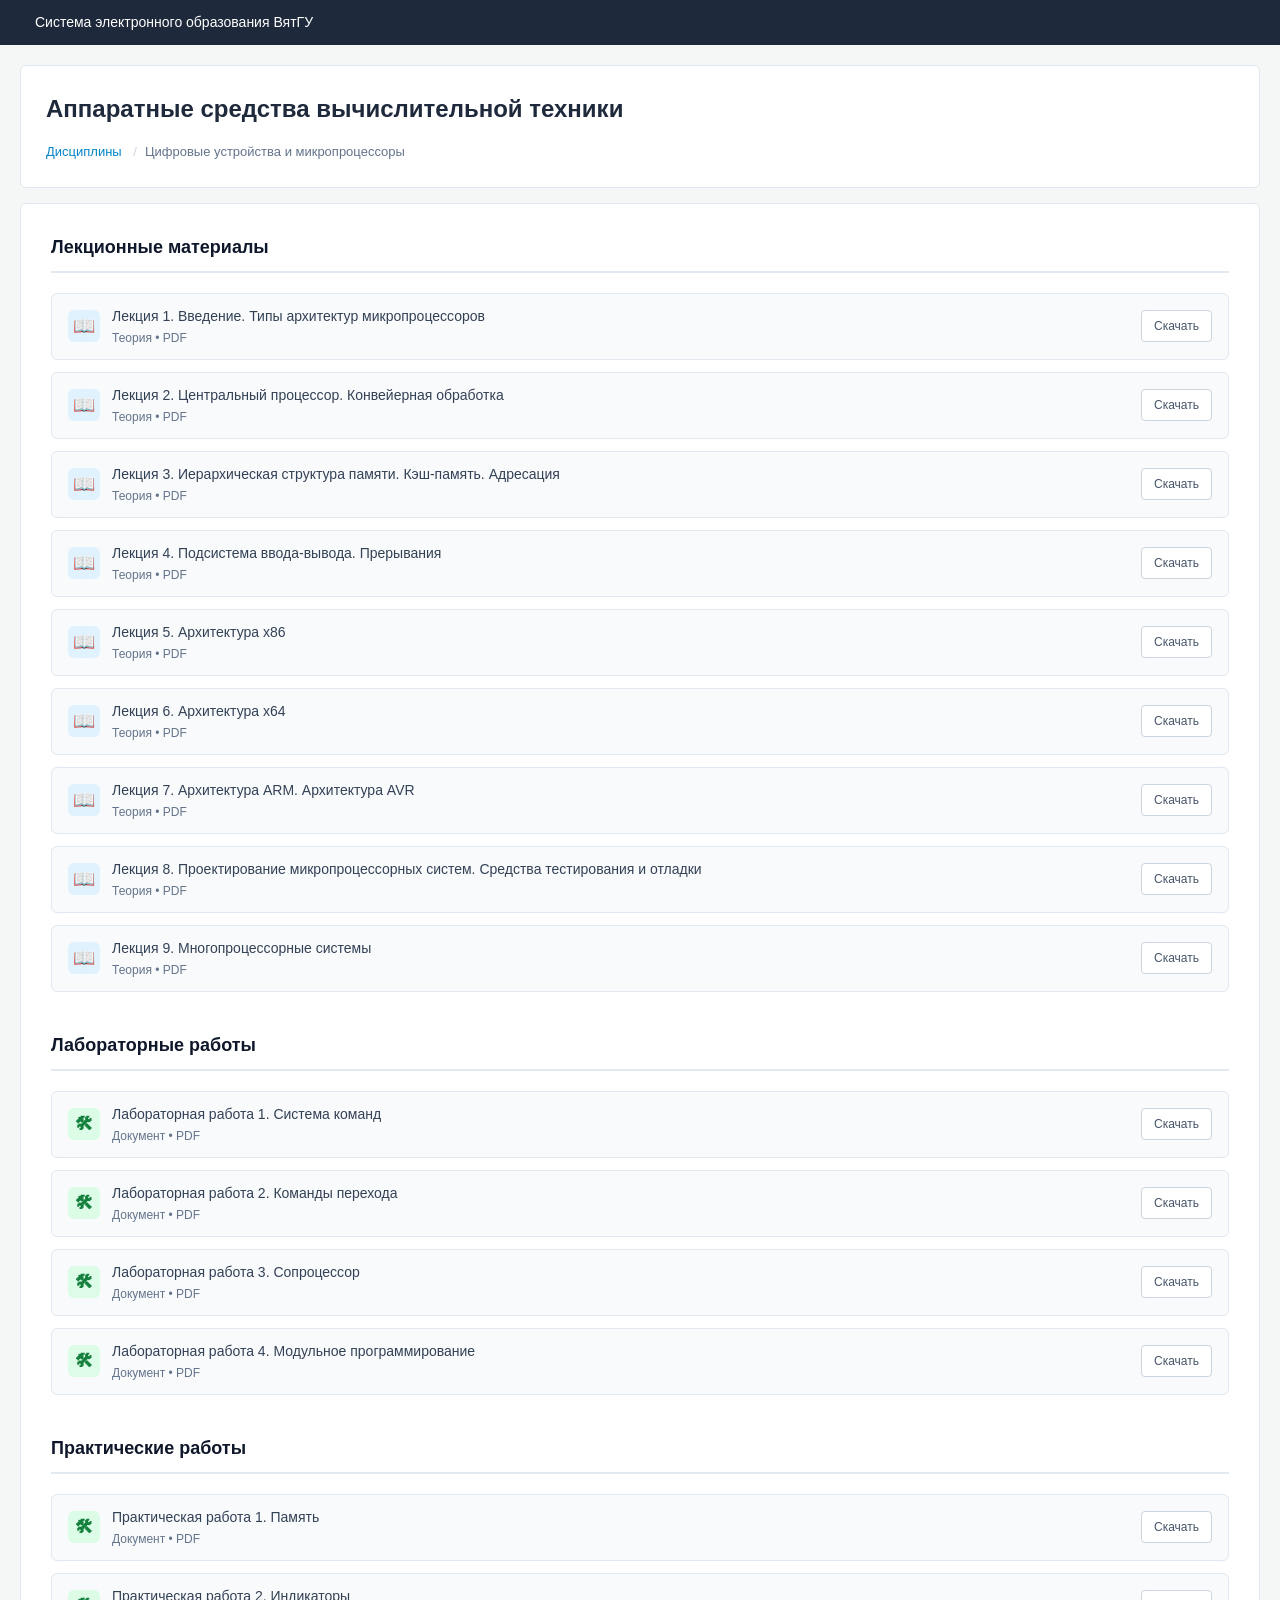
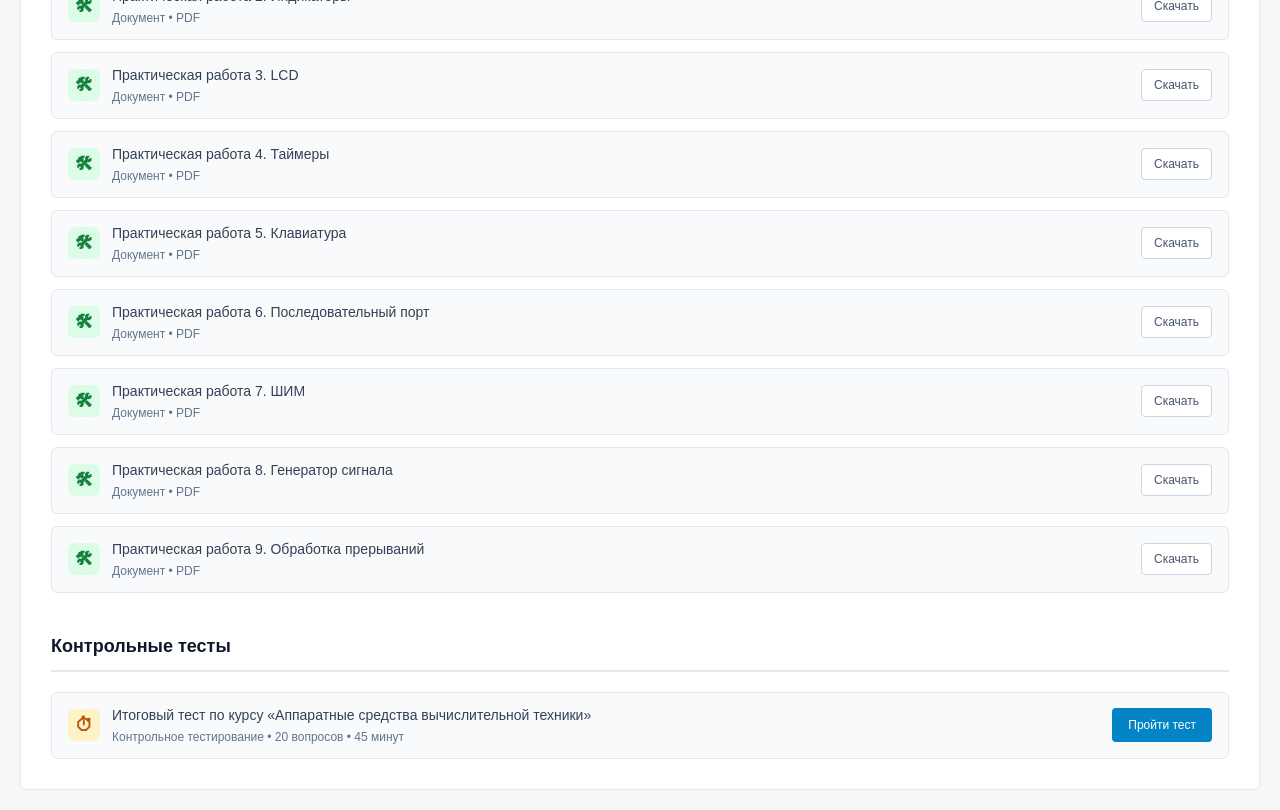
==== course.html @ bbb07fe4 "init" ====
<!DOCTYPE html>
<html lang="ru">
<head>
    <meta charset="UTF-8">
    <meta name="viewport" content="width=device-width, initial-scale=1.0">
    <title>Аппаратные средства вычислительной техники</title>
    <link rel="stylesheet" href="style.css">
</head>
<body>

    <header class="top-toolbar">
        <div class="toolbar-left">
            <span class="brand-name">Система электронного образования ВятГУ</span>
        </div>
    </header>

    <main class="container">
        <section class="course-header">
            <h1 class="course-main-title">Аппаратные средства вычислительной техники</h1>
            <div class="breadcrumbs">
                <span><a href="index.html">Дисциплины</a></span>
                <span>Цифровые устройства и микропроцессоры</span>
            </div>
        </section>

        <section class="discipline-content">
            
            <div class="section-topic">
                <h2 class="topic-header">Лекционные материалы</h2>
                <div class="materials-list">
                    
                    <div class="material-row">
                        <div class="material-info">
                            <div class="material-icon icon-lecture">📖</div>
                            <div>
                                <div class="material-title">Лекция 1. Введение. Типы архитектур микропроцессоров</div>
                                <div class="material-meta">Теория • PDF</div>
                            </div>
                        </div>
                        <div class="completion-zone">
                            <a href="ЦУиМ_Лекция1.pdf" download class="btn-download">Скачать</a>
                        </div>
                    </div>

                    <div class="material-row">
                        <div class="material-info">
                            <div class="material-icon icon-lecture">📖</div>
                            <div>
                                <div class="material-title">Лекция 2. Центральный процессор. Конвейерная обработка</div>
                                <div class="material-meta">Теория • PDF</div>
                            </div>
                        </div>
                        <div class="completion-zone">
                            <a href="ЦУиМ_Лекция2.pdf" download class="btn-download">Скачать</a>
                        </div>
                    </div>

                    <div class="material-row">
                        <div class="material-info">
                            <div class="material-icon icon-lecture">📖</div>
                            <div>
                                <div class="material-title">Лекция 3. Иерархическая структура памяти. Кэш-память. Адресация</div>
                                <div class="material-meta">Теория • PDF</div>
                            </div>
                        </div>
                        <div class="completion-zone">
                            <a href="ЦУиМ_Лекция3.pdf" download class="btn-download">Скачать</a>
                        </div>
                    </div>

                    <div class="material-row">
                        <div class="material-info">
                            <div class="material-icon icon-lecture">📖</div>
                            <div>
                                <div class="material-title">Лекция 4. Подсистема ввода-вывода. Прерывания</div>
                                <div class="material-meta">Теория • PDF</div>
                            </div>
                        </div>
                        <div class="completion-zone">
                            <a href="ЦУиМ_Лекция4.pdf" download class="btn-download">Скачать</a>
                        </div>
                    </div>

                    <div class="material-row">
                        <div class="material-info">
                            <div class="material-icon icon-lecture">📖</div>
                            <div>
                                <div class="material-title">Лекция 5. Архитектура x86</div>
                                <div class="material-meta">Теория • PDF</div>
                            </div>
                        </div>
                        <div class="completion-zone">
                            <a href="ЦУиМ_Лекция5.pdf" download class="btn-download">Скачать</a>
                        </div>
                    </div>

                    <div class="material-row">
                        <div class="material-info">
                            <div class="material-icon icon-lecture">📖</div>
                            <div>
                                <div class="material-title">Лекция 6. Архитектура x64</div>
                                <div class="material-meta">Теория • PDF</div>
                            </div>
                        </div>
                        <div class="completion-zone">
                            <a href="ЦУиМ_Лекция6.pdf" download class="btn-download">Скачать</a>
                        </div>
                    </div>

                    <div class="material-row">
                        <div class="material-info">
                            <div class="material-icon icon-lecture">📖</div>
                            <div>
                                <div class="material-title">Лекция 7. Архитектура ARM. Архитектура AVR</div>
                                <div class="material-meta">Теория • PDF</div>
                            </div>
                        </div>
                        <div class="completion-zone">
                            <a href="ЦУиМ_Лекция7.pdf" download class="btn-download">Скачать</a>
                        </div>
                    </div>

                    <div class="material-row">
                        <div class="material-info">
                            <div class="material-icon icon-lecture">📖</div>
                            <div>
                                <div class="material-title">Лекция 8. Проектирование микропроцессорных систем. Средства тестирования и отладки</div>
                                <div class="material-meta">Теория • PDF</div>
                            </div>
                        </div>
                        <div class="completion-zone">
                            <a href="ЦУиМ_Лекция8.pdf" download class="btn-download">Скачать</a>
                        </div>
                    </div>

                    <div class="material-row">
                        <div class="material-info">
                            <div class="material-icon icon-lecture">📖</div>
                            <div>
                                <div class="material-title">Лекция 9. Многопроцессорные системы</div>
                                <div class="material-meta">Теория • PDF</div>
                            </div>
                        </div>
                        <div class="completion-zone">
                            <a href="ЦУиМ_Лекция9.pdf" download class="btn-download">Скачать</a>
                        </div>
                    </div>

                </div>
            </div>
            
            <div class="section-topic" style="margin-top: 40px;">
                <h2 class="topic-header">Лабораторные работы</h2>
                <div class="materials-list">
                    
                    <div class="material-row">
                        <div class="material-info">
                            <div class="material-icon icon-practice">🛠</div>
                            <div>
                                <div class="material-title">Лабораторная работа 1. Система команд</div>
                                <div class="material-meta">Документ • PDF</div>
                            </div>
                        </div>
                        <div class="completion-zone">
                            <a href="Лабораторная работа 1 Система команд.pdf" download class="btn-download">Скачать</a>
                        </div>
                    </div>

                    <div class="material-row">
                        <div class="material-info">
                            <div class="material-icon icon-practice">🛠</div>
                            <div>
                                <div class="material-title">Лабораторная работа 2. Команды перехода</div>
                                <div class="material-meta">Документ • PDF</div>
                            </div>
                        </div>
                        <div class="completion-zone">
                            <a href="Лабораторная работа 2 Команды перехода.pdf" download class="btn-download">Скачать</a>
                        </div>
                    </div>

                    <div class="material-row">
                        <div class="material-info">
                            <div class="material-icon icon-practice">🛠</div>
                            <div>
                                <div class="material-title">Лабораторная работа 3. Сопроцессор</div>
                                <div class="material-meta">Документ • PDF</div>
                            </div>
                        </div>
                        <div class="completion-zone">
                            <a href="Лабораторная работа 3 Сопроцессор.pdf" download class="btn-download">Скачать</a>
                        </div>
                    </div>

                    <div class="material-row">
                        <div class="material-info">
                            <div class="material-icon icon-practice">🛠</div>
                            <div>
                                <div class="material-title">Лабораторная работа 4. Модульное программирование</div>
                                <div class="material-meta">Документ • PDF</div>
                            </div>
                        </div>
                        <div class="completion-zone">
                            <a href="Лабораторная работа 4 Модульное программирование.pdf" download class="btn-download">Скачать</a>
                        </div>
                    </div>

                </div>
            </div>

            <div class="section-topic" style="margin-top: 40px;">
                <h2 class="topic-header">Практические работы</h2>
                <div class="materials-list">
                    
                    <div class="material-row">
                        <div class="material-info">
                            <div class="material-icon icon-practice">🛠</div>
                            <div>
                                <div class="material-title">Практическая работа 1. Память</div>
                                <div class="material-meta">Документ • PDF</div>
                            </div>
                        </div>
                        <div class="completion-zone">
                            <a href="Практическая работа 1. Память.pdf" download class="btn-download">Скачать</a>
                        </div>
                    </div>

                    <div class="material-row">
                        <div class="material-info">
                            <div class="material-icon icon-practice">🛠</div>
                            <div>
                                <div class="material-title">Практическая работа 2. Индикаторы</div>
                                <div class="material-meta">Документ • PDF</div>
                            </div>
                        </div>
                        <div class="completion-zone">
                            <a href="Практическая работа 2. Индикаторы.pdf" download class="btn-download">Скачать</a>
                        </div>
                    </div>

                    <div class="material-row">
                        <div class="material-info">
                            <div class="material-icon icon-practice">🛠</div>
                            <div>
                                <div class="material-title">Практическая работа 3. LCD</div>
                                <div class="material-meta">Документ • PDF</div>
                            </div>
                        </div>
                        <div class="completion-zone">
                            <a href="Практическая работа 3. LCD.pdf" download class="btn-download">Скачать</a>
                        </div>
                    </div>

                    <div class="material-row">
                        <div class="material-info">
                            <div class="material-icon icon-practice">🛠</div>
                            <div>
                                <div class="material-title">Практическая работа 4. Таймеры</div>
                                <div class="material-meta">Документ • PDF</div>
                            </div>
                        </div>
                        <div class="completion-zone">
                            <a href="Практическая работа 4. Таймеры.pdf" download class="btn-download">Скачать</a>
                        </div>
                    </div>

                    <div class="material-row">
                        <div class="material-info">
                            <div class="material-icon icon-practice">🛠</div>
                            <div>
                                <div class="material-title">Практическая работа 5. Клавиатура</div>
                                <div class="material-meta">Документ • PDF</div>
                            </div>
                        </div>
                        <div class="completion-zone">
                            <a href="Практическая работа 5. Клавиатура.pdf" download class="btn-download">Скачать</a>
                        </div>
                    </div>

                    <div class="material-row">
                        <div class="material-info">
                            <div class="material-icon icon-practice">🛠</div>
                            <div>
                                <div class="material-title">Практическая работа 6. Последовательный порт</div>
                                <div class="material-meta">Документ • PDF</div>
                            </div>
                        </div>
                        <div class="completion-zone">
                            <a href="Практическая работа 6. Последовательный порт.pdf" download class="btn-download">Скачать</a>
                        </div>
                    </div>

                    <div class="material-row">
                        <div class="material-info">
                            <div class="material-icon icon-practice">🛠</div>
                            <div>
                                <div class="material-title">Практическая работа 7. ШИМ</div>
                                <div class="material-meta">Документ • PDF</div>
                            </div>
                        </div>
                        <div class="completion-zone">
                            <a href="Практическая работа 7. ШИМ.pdf" download class="btn-download">Скачать</a>
                        </div>
                    </div>

                    <div class="material-row">
                        <div class="material-info">
                            <div class="material-icon icon-practice">🛠</div>
                            <div>
                                <div class="material-title">Практическая работа 8. Генератор сигнала</div>
                                <div class="material-meta">Документ • PDF</div>
                            </div>
                        </div>
                        <div class="completion-zone">
                            <a href="Практическая работа 8. Генератор сигнала.pdf" download class="btn-download">Скачать</a>
                        </div>
                    </div>

                    <div class="material-row">
                        <div class="material-info">
                            <div class="material-icon icon-practice">🛠</div>
                            <div>
                                <div class="material-title">Практическая работа 9. Обработка прерываний</div>
                                <div class="material-meta">Документ • PDF</div>
                            </div>
                        </div>
                        <div class="completion-zone">
                            <a href="Практическая работа 9. Обработка прерываний.pdf" download class="btn-download">Скачать</a>
                        </div>
                    </div>

                </div>
            </div>

            <div class="section-topic" style="margin-top: 40px;">
            <h2 class="topic-header">Контрольные тесты</h2>
            <div class="materials-list">
                
                <div class="material-row">
                    <div class="material-info">
                        <div class="material-icon icon-test" style="background: #fef3c7; color: #b45309;">⏱</div>
                        <div>
                            <div class="material-title">Итоговый тест по курсу «Аппаратные средства вычислительной техники»</div>
                            <div class="material-meta">Контрольное тестирование • 20 вопросов • 45 минут</div>
                        </div>
                    </div>
                    <div class="completion-zone">
                        <a href="test.html" class="btn-download" style="background: #0284c7; color: #ffffff; border: none; padding: 8px 16px;">Пройти тест</a>
                    </div>
                </div>

    </div>
</div>

        </section>
    </main>

</body>
</html>
---- style.css ----
/* Общие обнуления и шрифты */
* {
    margin: 0;
    padding: 0;
    box-sizing: border-box;
}

body {
    font-family: -apple-system, BlinkMacSystemFont, "Segoe UI", Roboto, Helvetica, Arial, sans-serif;
    background-color: #f4f7f6;
    color: #333;
    line-height: 1.5;
}

/* Верхний тулбар */
.top-toolbar {
    background-color: #1e293b;
    color: #fff;
    padding: 10px 20px;
    display: flex;
    justify-content: space-between;
    align-items: center;
    height: 45px;
    font-size: 14px;
}

.brand-name {
    margin-left: 15px;
    font-weight: 500;
}

.user-status {
    color: #4ade80;
    font-size: 12px;
}

/* Основной контейнер */
.container {
    max-width: 1400px;
    margin: 20px auto;
    padding: 0 20px;
}

/* Карточка профиля */
.profile-card {
    background: #fff;
    border: 1px solid #e2e8f0;
    border-radius: 6px;
    padding: 20px;
    display: flex;
    align-items: center;
    gap: 20px;
    margin-bottom: 25px;
    box-shadow: 0 1px 3px rgba(0,0,0,0.05);
}

.avatar-placeholder {
    width: 70px;
    height: 70px;
    background-color: #e2e8f0;
    border-radius: 50%;
    display: flex;
    align-items: center;
    justify-content: center;
    font-size: 32px;
    color: #a0aec0;
}

.system-title {
    font-size: 18px;
    color: #2d3748;
    margin-bottom: 10px;
    font-weight: 600;
}

.student-details p {
    font-size: 14px;
    color: #4a5568;
    margin-bottom: 4px;
}

/* Разделитель секций */
.section-divider {
    border-bottom: 2px solid #cbd5e1;
    padding-bottom: 8px;
    margin-bottom: 15px;
}

.section-divider h2 {
    font-size: 16px;
    color: #1e293b;
    text-transform: uppercase;
    letter-spacing: 0.5px;
}

/* Список курсов */
.courses-list {
    display: flex;
    flex-direction: column;
    gap: 12px;
}

/* Строка курса (Флексбокссетка аналогично оригиналу) */
.course-item {
    background: #fff;
    border: 1px solid #e2e8f0;
    border-radius: 4px;
    padding: 15px 20px;
    display: grid;
    grid-template-columns: 2fr 1fr 1fr;
    align-items: center;
    gap: 20px;
    transition: background-color 0.2s;
}

.course-item:hover {
    background-color: #f8fafc;
}

/* Левая часть курса (Иконка + Текст) */
.course-main {
    display: flex;
    align-items: flex-start;
    gap: 15px;
}

.star-icon {
    font-size: 20px;
    color: #cbd5e1;
    cursor: pointer;
    line-height: 1;
}

.star-icon:hover {
    color: #f59e0b;
}

.course-title {
    font-size: 15px;
    color: #0284c7;
    font-weight: 600;
    margin-bottom: 4px;
    cursor: pointer;
}

.course-title:hover {
    text-decoration: underline;
}

.course-department {
    font-size: 12px;
    color: #64748b;
    margin-bottom: 8px;
}

.visit-date {
    display: inline-block;
    font-size: 11px;
    background-color: #f1f5f9;
    color: #334155;
    padding: 3px 8px;
    border-radius: 4px;
    border: 1px solid #e2e8f0;
}

/* Центральная часть — Преподаватель */
.course-teacher {
    font-size: 13px;
    color: #475569;
}

/* Правая часть — Кнопки действий */
.course-actions {
    display: flex;
    justify-content: flex-end;
}

.double-btn {
    flex-direction: column;
    gap: 6px;
    width: 100%;
    max-width: 220px;
    margin-left: auto;
}

/* Кнопки */
.btn {
    display: block;
    text-align: center;
    padding: 8px 16px;
    font-size: 13px;
    text-decoration: none;
    border-radius: 4px;
    font-weight: 500;
    width: 100%;
    max-width: 220px;
    transition: opacity 0.2s;
}

.btn:hover {
    opacity: 0.9;
}

.btn-blue {
    background-color: #0284c7;
    color: white;
}

.btn-green {
    background-color: #16a34a;
    color: white;
}

/* Адаптивность для мобильных экранов */
@media (max-width: 900px) {
    .course-item {
        grid-template-columns: 1fr;
        gap: 12px;
    }
    .course-actions, .double-btn {
        justify-content: flex-start;
        margin-left: 0;
        max-width: 100%;
    }
    .btn {
        max-width: 100%;
    }
    .profile-card {
        flex-direction: column;
        text-align: center;
    }
}

.coming-soon-wrapper {
    display: flex;
    align-items: center;
    justify-content: center;
    min-height: calc(100vh - 45px); /* Вычитаем высоту тулбара */
    padding: 20px;
}

.coming-soon-card {
    background: #ffffff;
    border: 1px solid #e2e8f0;
    border-radius: 8px;
    max-width: 550px;
    width: 100%;
    padding: 40px 30px;
    text-align: center;
    box-shadow: 0 4px 6px -1px rgba(0, 0, 0, 0.05);
}

/* Иконка и анимация покачивания */
.illustration-container {
    margin-bottom: 25px;
}

.construction-icon {
    animation: float-anim 3s ease-in-out infinite;
}

@keyframes float-anim {
    0% { transform: translateY(0px); }
    50% { transform: translateY(-10px); }
    100% { transform: translateY(0px); }
}

/* Бейдж статуса */
.status-badge {
    display: inline-block;
    background-color: #fef3c7;
    color: #d97706;
    font-size: 12px;
    font-weight: 600;
    padding: 6px 16px;
    border-radius: 50px;
    text-transform: uppercase;
    letter-spacing: 0.5px;
    margin-bottom: 20px;
    border: 1px solid #fde68a;
}

.coming-soon-card h1 {
    font-size: 24px;
    color: #0f172a;
    margin-bottom: 12px;
    font-weight: 700;
}

.coming-soon-card p {
    font-size: 15px;
    color: #64748b;
    line-height: 1.6;
    margin-bottom: 30px;
}

/* Строительный прогресс-бар */
.progress-container {
    background-color: #f1f5f9;
    border-radius: 10px;
    height: 10px;
    width: 100%;
    margin-bottom: 35px;
    overflow: hidden;
    border: 1px solid #e2e8f0;
}

.progress-bar {
    background: repeating-linear-gradient(
        45deg,
        #f59e0b,
        #f59e0b 10px,
        #1e293b 10px,
        #1e293b 20px
    );
    width: 75%;
    height: 100%;
    border-radius: 10px;
    animation: progress-slide 2s linear infinite;
    background-size: 28px 28px;
}

@keyframes progress-slide {
    0% { background-position: 0 0; }
    100% { background-position: 28px 0; }
}

/* Выравнивание иконки внутри кнопки возврата */
.btn-with-icon {
    display: inline-flex;
    align-items: center;
    justify-content: center;
    gap: 8px;
    max-width: 260px; /* Чуть шире стандартной кнопки под текст с иконкой */
    margin: 0 auto;
}

.btn-with-icon svg {
    fill: currentColor;
}

.course-header {
    background: #fff;
    border: 1px solid #e2e8f0;
    border-radius: 6px;
    padding: 25px;
    margin-bottom: 15px;
}

.course-main-title {
    font-size: 24px;
    color: #1e293b;
    margin-bottom: 15px;
    font-weight: 700;
}

/* Упрощенные и чистые хлебные крошки */
.breadcrumbs {
    display: flex;
    flex-wrap: wrap;
    gap: 8px;
    font-size: 13px;
    color: #64748b;
}

.breadcrumbs a {
    color: #0284c7;
    text-decoration: none;
}

.breadcrumbs a:hover {
    text-decoration: underline;
}

.breadcrumbs span::after {
    content: " /";
    color: #cbd5e1;
    margin-left: 8px;
}

.breadcrumbs span:last-child::after {
    content: "";
}

/* Секция контента */
.discipline-content {
    background: #fff;
    border: 1px solid #e2e8f0;
    border-radius: 6px;
    padding: 30px;
}

.section-topic {
    margin-bottom: 35px;
}

.section-topic:last-child {
    margin-bottom: 0;
}

.topic-header {
    font-size: 18px;
    color: #0f172a;
    border-bottom: 2px solid #e2e8f0;
    padding-bottom: 10px;
    margin-bottom: 20px;
    font-weight: 600;
}

/* Список материалов внутри темы */
.materials-list {
    display: flex;
    flex-direction: column;
    gap: 12px;
}

.material-row {
    display: flex;
    align-items: center;
    justify-content: space-between;
    padding: 12px 16px;
    background: #f8fafc;
    border: 1px solid #e2e8f0;
    border-radius: 6px;
    transition: all 0.2s;
}

.material-row:hover {
    background: #f1f5f9;
    border-color: #cbd5e1;
}

.material-info {
    display: flex;
    align-items: center;
    gap: 12px;
}

/* Иконки типов файлов */
.material-icon {
    font-size: 18px;
    width: 32px;
    height: 32px;
    display: flex;
    align-items: center;
    justify-content: center;
    border-radius: 6px;
    font-weight: bold;
}

.icon-lecture { background: #e0f2fe; color: #0369a1; }
.icon-practice { background: #dcfce7; color: #15803d; }
.icon-test { background: #fef3c7; color: #b45309; }

.material-title {
    font-size: 14px;
    font-weight: 500;
    color: #334155;
}

.material-meta {
    font-size: 12px;
    color: #64748b;
    margin-top: 2px;
}

/* Компактный чекбокс вместо громоздкой кнопки "Отметить выполнение" */
.completion-zone {
    display: flex;
    align-items: center;
    gap: 15px;
}

.custom-checkbox {
    width: 20px;
    height: 20px;
    cursor: pointer;
    accent-color: #16a34a;
}

/* Кнопка скачать внутри строки */
.btn-download {
    display: inline-flex;
    align-items: center;
    gap: 6px;
    background: #ffffff;
    border: 1px solid #cbd5e1;
    color: #475569;
    padding: 6px 12px;
    font-size: 12px;
    border-radius: 4px;
    text-decoration: none;
    font-weight: 500;
    transition: background 0.15s;
}

.btn-download:hover {
    background: #f1f5f9;
    color: #0f172a;
    border-color: #94a3b8;
}

/* Дополнительные изолированные стили для интерфейса теста */
.test-container {
    max-width: 1140px;
    margin: 0 auto;
    padding: 24px 15px;
    font-family: -apple-system, BlinkMacSystemFont, "Segoe UI", Roboto, Helvetica, Arial, sans-serif;
    background-color: #f8fafc;
    min-height: 100vh;
}

.test-layout {
    display: block;
}

.test-layout::after {
    content: "";
    display: table;
    clear: both;
}

/* Левая основная колонка с карточками вопросов */
.questions-column {
    float: left;
    width: 73%;
    padding-right: 24px;
    box-sizing: border-box;
}

/* Правая колонка: навигация, номера вопросов и таймер */
.navigation-column {
    float: right;
    width: 27%;
    box-sizing: border-box;
}

/* Карточка вопроса (как в Moodle, но в современном дизайне) */
.question-card {
    background: #ffffff;
    border: 1px solid #e2e8f0;
    border-radius: 8px;
    padding: 25px;
    margin-bottom: 25px;
    box-shadow: 0 1px 3px rgba(0, 0, 0, 0.02);
}

.question-meta {
    font-size: 12px;
    color: #64748b;
    margin-bottom: 14px;
    font-weight: 600;
    text-transform: uppercase;
    letter-spacing: 0.5px;
}

.question-text {
    font-size: 16px;
    color: #0f172a;
    font-weight: 600;
    line-height: 1.5;
    margin-bottom: 20px;
}

/* Контейнер вариантов ответов */
.answers-group {
    display: flex;
    flex-direction: column;
    gap: 12px;
}

/* Элемент выбора ответа */
.answer-option {
    display: block;
    position: relative;
    padding: 14px 16px 14px 45px;
    background: #f8fafc;
    border: 1px solid #e2e8f0;
    border-radius: 6px;
    cursor: pointer;
    font-size: 14px;
    color: #334155;
    line-height: 1.4;
    transition: all 0.15s ease;
    user-select: none;
}

.answer-option:hover {
    background: #f1f5f9;
    border-color: #cbd5e1;
}

/* Прячем дефолтную радио-кнопку браузера */
.answer-option input {
    position: absolute;
    opacity: 0;
    cursor: pointer;
}

/* Кастомный круг для радио-выбора */
.checkmark {
    position: absolute;
    top: 50%;
    left: 16px;
    transform: translateY(-50%);
    height: 18px;
    width: 18px;
    background-color: #ffffff;
    border: 2px solid #cbd5e1;
    border-radius: 50%;
    transition: all 0.15s ease;
}

/* Стили при клике */
.answer-option input:checked ~ .checkmark {
    border-color: #0284c7;
    background-color: #0284c7;
}

.checkmark::after {
    content: "";
    position: absolute;
    display: none;
    top: 4px;
    left: 4px;
    width: 6px;
    height: 6px;
    border-radius: 50%;
    background: #ffffff;
}

.answer-option input:checked ~ .checkmark::after {
    display: block;
}

/* CSS-класс для динамического изменения цвета фона выбранного ответа */
.answer-option.selected-active {
    background: #f0f9ff;
    border-color: #bae6fd;
    color: #0369a1;
}

/* Закрепленная панель навигации справа */
.nav-sticky-panel {
    background: #ffffff;
    border: 1px solid #e2e8f0;
    border-radius: 8px;
    padding: 20px;
    box-shadow: 0 1px 3px rgba(0, 0, 0, 0.02);
    position: sticky;
    top: 20px;
}

/* Красный блок таймера из Moodle */
.timer-box {
    background: #fef2f2;
    border: 1px solid #fee2e2;
    border-radius: 6px;
    padding: 12px;
    text-align: center;
    color: #dc2626;
    font-weight: 700;
    font-size: 15px;
    margin-bottom: 20px;
}

.nav-title {
    font-size: 14px;
    font-weight: 600;
    color: #1e293b;
    margin-bottom: 12px;
}

/* Сетка номеров вопросов */
.questions-grid {
    display: grid;
    grid-template-columns: repeat(5, 1fr);
    gap: 8px;
    margin-bottom: 25px;
}

.grid-item {
    display: flex;
    align-items: center;
    justify-content: center;
    height: 36px;
    background: #f1f5f9;
    border: 1px solid #e2e8f0;
    border-radius: 4px;
    font-size: 13px;
    font-weight: 600;
    color: #475569;
    text-decoration: none;
    transition: all 0.15s;
}

.grid-item:hover {
    background: #e2e8f0;
}

/* Стили состояний кнопок в сетке */
.grid-item.current {
    border: 2px solid #0284c7;
    color: #0284c7;
    background: #ffffff;
}

.grid-item.answered {
    background: #cbd5e1;
    border-color: #94a3b8;
    color: #1e293b;
}

/* Кнопка "Завершить тест" */
.btn-finish-test {
    display: block;
    width: 100%;
    background: #dc2626;
    color: #ffffff;
    text-align: center;
    padding: 12px;
    border-radius: 6px;
    font-size: 14px;
    font-weight: 600;
    text-decoration: none;
    transition: background 0.15s;
    border: none;
    cursor: pointer;
}

.btn-finish-test:hover {
    background: #b91c1c;
}

/* Нижний блок переключения страниц */
.bottom-actions {
    display: flex;
    justify-content: space-between;
    margin-bottom: 50px;
}

.btn-nav-step {
    background: #ffffff;
    border: 1px solid #cbd5e1;
    color: #334155;
    padding: 10px 20px;
    border-radius: 6px;
    font-size: 14px;
    font-weight: 500;
    cursor: pointer;
}
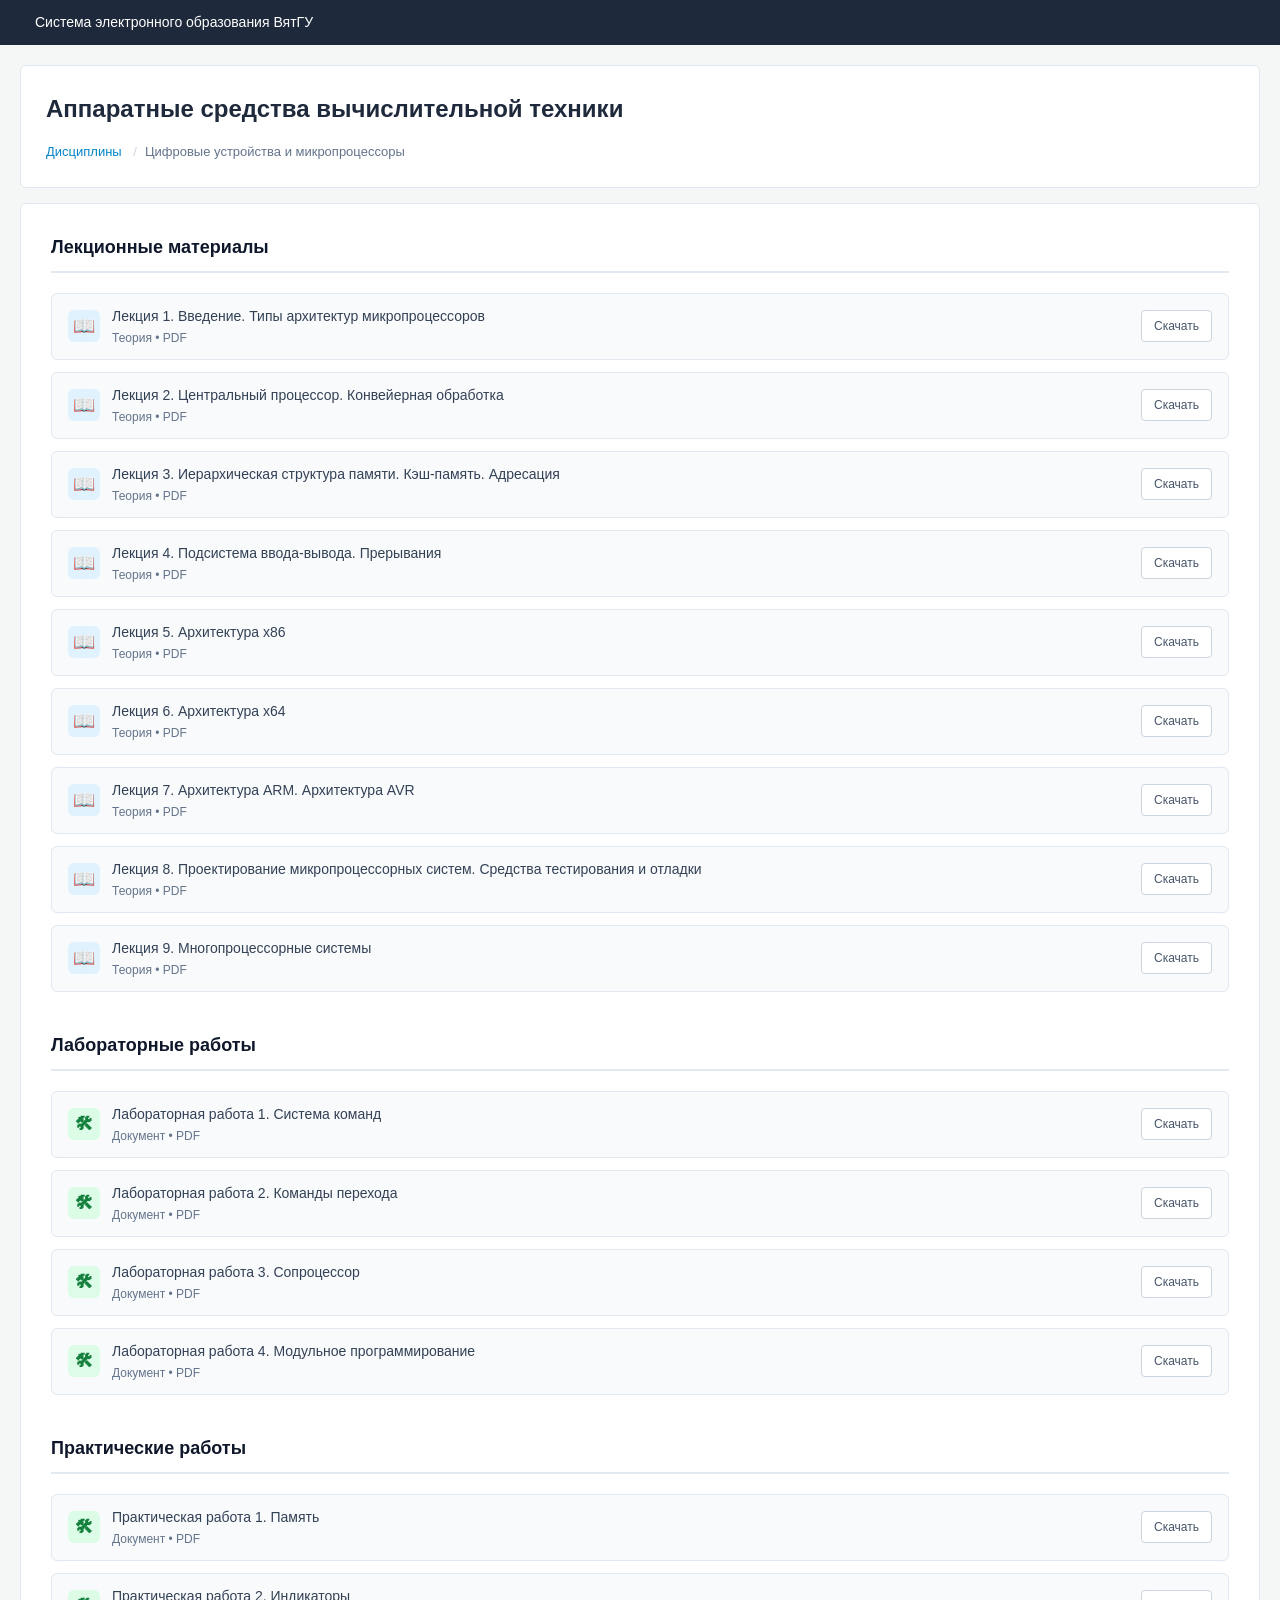
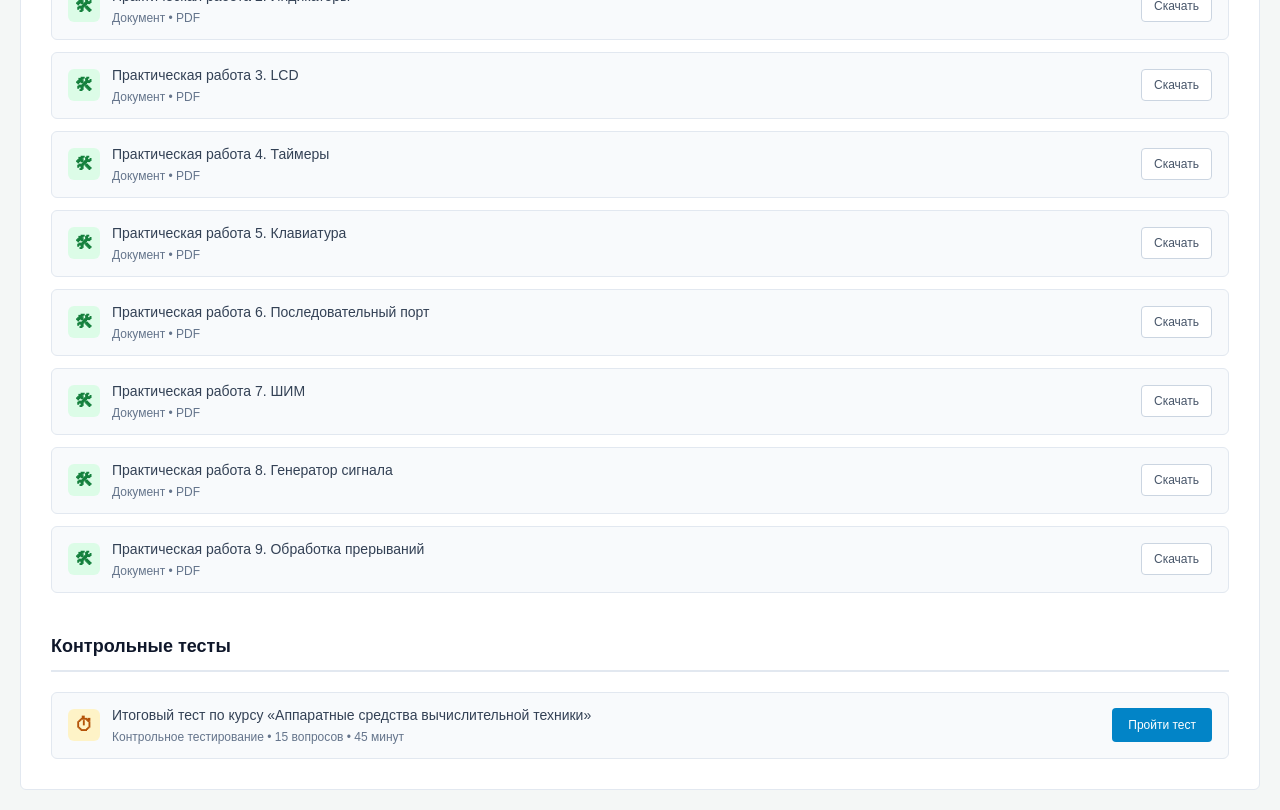
==== commit d5636527: "тест3" ====
--- a/course.html
+++ b/course.html
@@ -341,7 +341,7 @@
                         <div class="material-icon icon-test" style="background: #fef3c7; color: #b45309;">⏱</div>
                         <div>
                             <div class="material-title">Итоговый тест по курсу «Аппаратные средства вычислительной техники»</div>
-                            <div class="material-meta">Контрольное тестирование • 20 вопросов • 45 минут</div>
+                            <div class="material-meta">Контрольное тестирование • 15 вопросов • 45 минут</div>
                         </div>
                     </div>
                     <div class="completion-zone">
